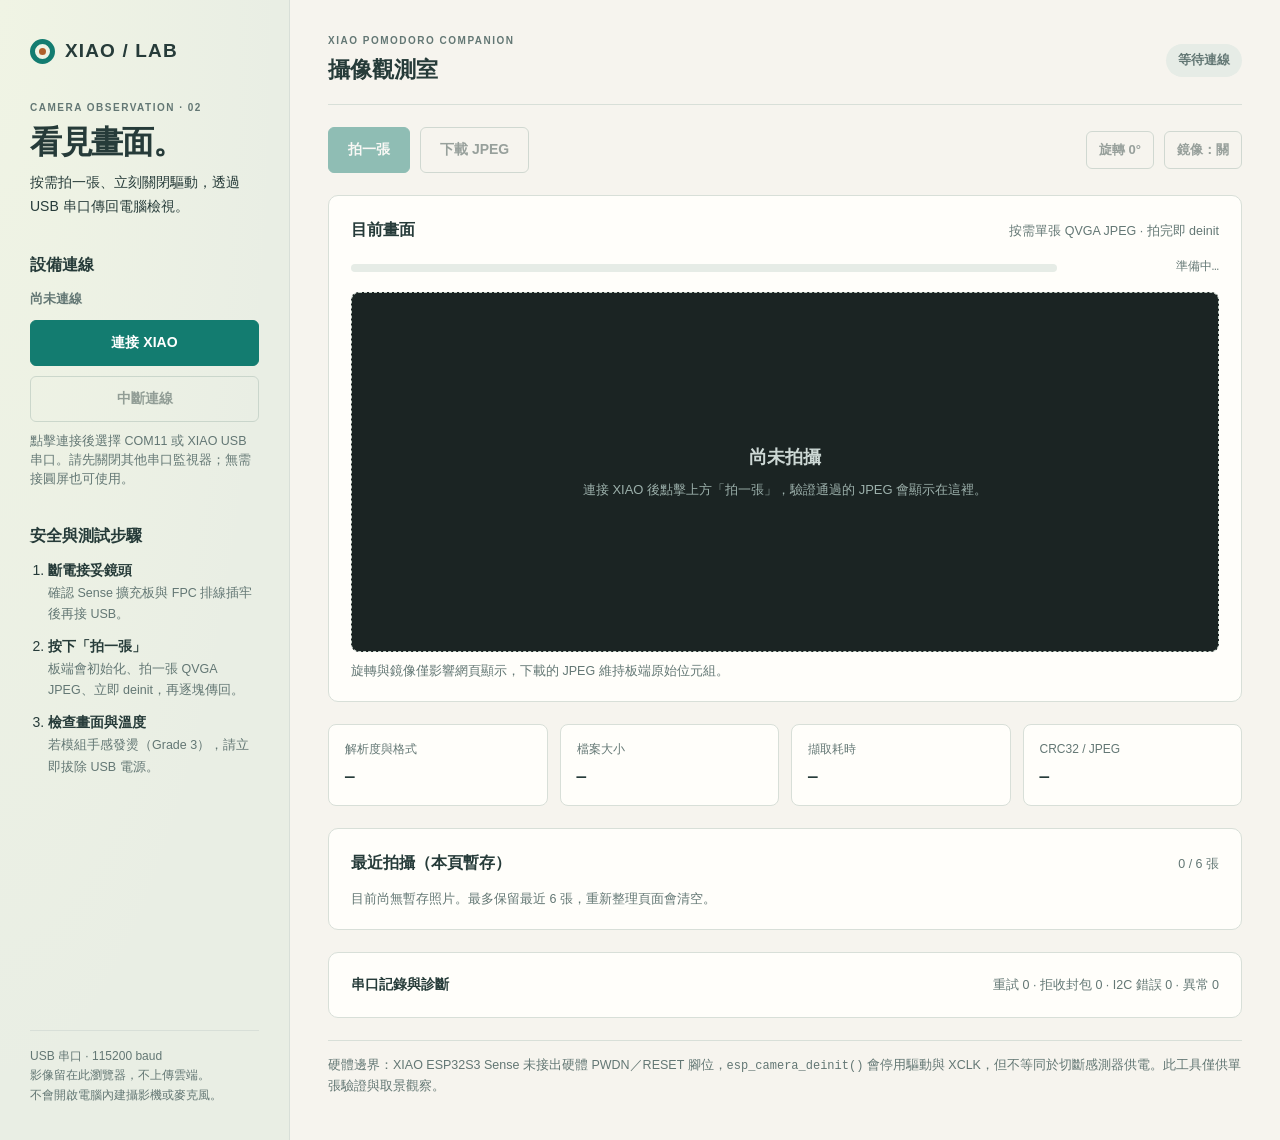
==== tools/camera-monitor/index.html @ 49da58d6 "camera: add local Web Serial camera viewer (tools/camera-monitor)" ====
<!doctype html>
<html lang="zh-Hant">
<head>
  <meta charset="utf-8">
  <meta name="viewport" content="width=device-width, initial-scale=1">
  <title>XIAO 攝像觀測室</title>
  <link rel="stylesheet" href="styles.css">
  <script type="module" src="monitor.mjs"></script>
</head>
<body>
  <div class="workspace">
    <aside class="sidebar">
      <a class="brand" href="./" aria-label="XIAO 攝像觀測室首頁"><span class="brand-mark" aria-hidden="true"></span>XIAO / LAB</a>
      <div class="intro">
        <p class="eyebrow">CAMERA OBSERVATION · 02</p>
        <h1>看見畫面。</h1>
        <p>按需拍一張、立刻關閉驅動，透過 USB 串口傳回電腦檢視。</p>
      </div>
      <section class="connection" aria-labelledby="connection-heading">
        <h2 id="connection-heading">設備連線</h2>
        <p id="connection-state" class="connection-state" role="status">尚未連線</p>
        <button id="connect" class="primary">連接 XIAO</button>
        <button id="disconnect" class="secondary" disabled>中斷連線</button>
        <p id="connection-help" class="small">點擊連接後選擇 COM11 或 XIAO USB 串口。請先關閉其他串口監視器；無需接圓屏也可使用。</p>
        <p id="message" class="message" role="alert" hidden></p>
      </section>
      <section class="steps" aria-labelledby="steps-heading">
        <h2 id="steps-heading">安全與測試步驟</h2>
        <ol>
          <li><strong>斷電接妥鏡頭</strong><span>確認 Sense 擴充板與 FPC 排線插牢後再接 USB。</span></li>
          <li><strong>按下「拍一張」</strong><span>板端會初始化、拍一張 QVGA JPEG、立即 deinit，再逐塊傳回。</span></li>
          <li><strong>檢查畫面與溫度</strong><span>若模組手感發燙（Grade 3），請立即拔除 USB 電源。</span></li>
        </ol>
      </section>
      <p class="local-note">USB 串口 · 115200 baud<br>影像留在此瀏覽器，不上傳雲端。<br>不會開啟電腦內建攝影機或麥克風。</p>
    </aside>
    <main>
      <header class="topbar">
        <div>
          <p class="eyebrow">XIAO POMODORO COMPANION</p>
          <h2>攝像觀測室</h2>
        </div>
        <span id="status-badge" class="badge" data-state="idle">等待連線</span>
      </header>

      <section class="controls" aria-label="拍照操作">
        <div class="controls-left">
          <button id="capture" class="primary" disabled>拍一張</button>
          <button id="download" class="secondary" disabled>下載 JPEG</button>
        </div>
        <div class="controls-right">
          <button id="rotate" class="secondary small-btn" type="button" disabled>旋轉 0°</button>
          <button id="mirror" class="secondary small-btn" type="button" aria-pressed="false" disabled>鏡像：關</button>
        </div>
      </section>

      <section class="viewer-panel" aria-labelledby="viewer-heading">
        <div class="panel-title">
          <h2 id="viewer-heading">目前畫面</h2>
          <span id="viewer-subtitle">按需單張 QVGA JPEG · 拍完即 deinit</span>
        </div>
        <div class="progress-wrap" id="progress-wrap" hidden>
          <div class="progress-track"><div class="progress-bar" id="progress-bar"></div></div>
          <span id="progress-text" class="progress-text">準備中…</span>
        </div>
        <div class="stage" id="stage">
          <div id="empty-state" class="empty-state">
            <p class="empty-title">尚未拍攝</p>
            <p class="empty-sub">連接 XIAO 後點擊上方「拍一張」，驗證通過的 JPEG 會顯示在這裡。</p>
          </div>
          <img id="preview-image" alt="XIAO 攝像機拍下的單張畫面" hidden>
        </div>
        <p id="transform-note" class="small">旋轉與鏡像僅影響網頁顯示，下載的 JPEG 維持板端原始位元組。</p>
      </section>

      <section class="readout" aria-label="本次拍攝資訊">
        <div><span>解析度與格式</span><strong id="meta-size">—</strong></div>
        <div><span>檔案大小</span><strong id="meta-bytes">—</strong></div>
        <div><span>擷取耗時</span><strong id="meta-capture-ms">—</strong></div>
        <div><span>CRC32 / JPEG</span><strong id="meta-verify">—</strong></div>
      </section>

      <section class="history-panel" aria-labelledby="history-heading">
        <div class="panel-title">
          <h2 id="history-heading">最近拍攝（本頁暫存）</h2>
          <span id="history-count">0 / 6 張</span>
        </div>
        <div id="history-strip" class="history-strip">
          <p class="small">目前尚無暫存照片。最多保留最近 6 張，重新整理頁面會清空。</p>
        </div>
      </section>

      <details class="diagnostics">
        <summary>串口記錄與診斷 <span id="diagnostic-summary">尚無記錄</span></summary>
        <p class="small">保留最近 120 行串口輸出。若出現 I2C 錯誤、韌體錯誤或重試異常會如實顯示。</p>
        <pre id="raw-log" tabindex="0" aria-label="最近串口記錄"></pre>
      </details>

      <footer>
        硬體邊界：XIAO ESP32S3 Sense 未接出硬體 PWDN／RESET 腳位，<code>esp_camera_deinit()</code> 會停用驅動與 XCLK，但不等同於切斷感測器供電。此工具僅供單張驗證與取景觀察。
      </footer>
    </main>
  </div>
</body>
</html>
---- tools/camera-monitor/styles.css ----
:root {
  --paper: #f6f4ee;
  --ink: #263b39;
  --muted: #637774;
  --line: #d8dfd8;
  --teal: #137c70;
  --amber: #af602b;
  --danger: #ad3d32;
  --white: #fffefa;
  --display: "Bahnschrift", "Microsoft JhengHei", sans-serif;
  --body: "Microsoft JhengHei", "Noto Sans TC", sans-serif;
  --mono: "Cascadia Code", Consolas, monospace;
}

* { box-sizing: border-box; }

body {
  margin: 0;
  background: var(--paper);
  color: var(--ink);
  font-family: var(--body);
  font-size: 14px;
  line-height: 1.7;
}

button, a { -webkit-tap-highlight-color: transparent; }

button {
  font: inherit;
  font-weight: 700;
  cursor: pointer;
  border-radius: 6px;
  padding: 10px 19px;
  transition: background .15s, border-color .15s;
}

button:disabled {
  cursor: not-allowed;
  opacity: .45;
}

button:focus-visible, a:focus-visible, summary:focus-visible, pre:focus-visible {
  outline: 3px solid #d78b45;
  outline-offset: 4px;
}

button.primary {
  background: var(--teal);
  border: 1px solid var(--teal);
  color: #fff;
}

button.primary:hover:not(:disabled) { background: #09695e; }

button.secondary {
  background: transparent;
  border: 1px solid #a4b8af;
  color: var(--ink);
}

button.secondary:hover:not(:disabled) { background: #e6ede4; }
button.small-btn { padding: 7px 12px; font-size: 13px; font-weight: 600; }

p, h1, h2 { margin: 0; }
h2 { font-size: 16px; font-weight: 700; }
strong { font-weight: 650; }
code { font-family: var(--mono); font-size: 12px; }

.workspace {
  max-width: 1440px;
  margin: 0 auto;
  display: grid;
  grid-template-columns: 290px minmax(0, 1fr);
  min-height: 100vh;
}

.sidebar {
  padding: 35px 30px;
  background: radial-gradient(ellipse at 0 0, #f0f4e4 0, transparent 68%), #e9eee4;
  border-right: 1px solid var(--line);
  display: flex;
  flex-direction: column;
  gap: 32px;
}

.brand {
  font-family: var(--display);
  font-size: 19px;
  font-weight: 600;
  letter-spacing: .06em;
  color: var(--ink);
  text-decoration: none;
  display: flex;
  align-items: center;
  gap: 10px;
}

.brand-mark {
  width: 25px;
  height: 25px;
  border: 5px solid var(--teal);
  border-radius: 50%;
  position: relative;
}

.brand-mark:after {
  content: "";
  position: absolute;
  inset: 4px;
  background: var(--amber);
  border-radius: 50%;
}

.eyebrow {
  font-family: var(--display);
  font-size: 10px;
  letter-spacing: .15em;
  color: var(--muted);
  font-weight: 600;
}

.intro h1 {
  font-family: var(--display);
  font-size: 32px;
  letter-spacing: -.04em;
  line-height: 1.15;
  margin: 8px 0 10px;
}

.connection {
  display: flex;
  flex-direction: column;
  gap: 10px;
}

.connection-state {
  font-size: 13px;
  color: var(--muted);
  font-weight: 600;
}

.small {
  font-size: 12.5px;
  color: var(--muted);
  line-height: 1.55;
}

.message {
  padding: 10px 12px;
  border-radius: 6px;
  background: #fbeae7;
  border: 1px solid #e6b8b0;
  color: var(--danger);
  font-size: 13px;
  line-height: 1.5;
}

.steps ol {
  margin: 10px 0 0;
  padding-left: 18px;
  display: flex;
  flex-direction: column;
  gap: 10px;
}

.steps li span {
  display: block;
  font-size: 12.5px;
  color: var(--muted);
}

.local-note {
  margin-top: auto;
  padding-top: 16px;
  border-top: 1px solid var(--line);
  font-size: 12px;
  color: var(--muted);
  line-height: 1.6;
}

main {
  padding: 32px 38px 42px;
  display: flex;
  flex-direction: column;
  gap: 22px;
}

.topbar {
  display: flex;
  justify-content: space-between;
  align-items: center;
  gap: 16px;
  border-bottom: 1px solid var(--line);
  padding-bottom: 16px;
}

.topbar h2 {
  font-size: 22px;
  margin-top: 2px;
}

.badge {
  font-size: 12.5px;
  font-weight: 700;
  padding: 6px 12px;
  border-radius: 999px;
  background: #e6ece6;
  color: var(--muted);
  white-space: nowrap;
}

.badge[data-state="ready"] { background: #dff1ec; color: var(--teal); }
.badge[data-state="busy"] { background: #f8ebd8; color: var(--amber); }
.badge[data-state="error"] { background: #fbeae7; color: var(--danger); }

.controls {
  display: flex;
  justify-content: space-between;
  align-items: center;
  flex-wrap: wrap;
  gap: 12px;
}

.controls-left, .controls-right {
  display: flex;
  align-items: center;
  gap: 10px;
  flex-wrap: wrap;
}

.viewer-panel, .history-panel, .diagnostics {
  background: var(--white);
  border: 1px solid var(--line);
  border-radius: 10px;
  padding: 20px 22px;
}

.panel-title {
  display: flex;
  justify-content: space-between;
  align-items: baseline;
  gap: 12px;
  margin-bottom: 14px;
}

.panel-title span {
  font-size: 12.5px;
  color: var(--muted);
}

.progress-wrap {
  display: flex;
  align-items: center;
  gap: 12px;
  margin-bottom: 14px;
}

.progress-track {
  flex: 1;
  height: 8px;
  background: #e6ece6;
  border-radius: 999px;
  overflow: hidden;
}

.progress-bar {
  height: 100%;
  width: 0%;
  background: var(--teal);
  transition: width .08s linear;
}

.progress-text {
  font-family: var(--mono);
  font-size: 12px;
  color: var(--muted);
  min-width: 150px;
  text-align: right;
}

.stage {
  min-height: 360px;
  border: 1px dashed #c4cfc6;
  border-radius: 8px;
  background: #1b2423;
  display: flex;
  align-items: center;
  justify-content: center;
  overflow: hidden;
  padding: 14px;
  margin-bottom: 10px;
}

.empty-state {
  text-align: center;
  color: #cdd8d5;
  padding: 24px;
}

.empty-title {
  font-size: 18px;
  font-weight: 700;
  margin-bottom: 6px;
}

.empty-sub {
  font-size: 13px;
  color: #9cb0ab;
}

#preview-image {
  max-width: 100%;
  max-height: 460px;
  width: auto;
  height: auto;
  border-radius: 4px;
  image-rendering: auto;
  transition: transform .15s ease;
}

.readout {
  display: grid;
  grid-template-columns: repeat(4, minmax(0, 1fr));
  gap: 12px;
}

.readout > div {
  background: var(--white);
  border: 1px solid var(--line);
  border-radius: 8px;
  padding: 14px 16px;
}

.readout span {
  display: block;
  font-size: 12px;
  color: var(--muted);
}

.readout strong {
  display: block;
  font-family: var(--mono);
  font-size: 16px;
  margin-top: 4px;
  color: var(--ink);
}

.history-strip {
  display: flex;
  gap: 12px;
  flex-wrap: wrap;
}

.thumb {
  border: 2px solid var(--line);
  border-radius: 8px;
  padding: 6px;
  background: var(--paper);
  display: flex;
  flex-direction: column;
  gap: 4px;
  width: 124px;
  text-align: left;
}

.thumb.selected { border-color: var(--teal); background: #eaf4f1; }

.thumb img {
  width: 100%;
  height: 82px;
  object-fit: cover;
  border-radius: 4px;
  background: #1b2423;
}

.thumb span {
  font-family: var(--mono);
  font-size: 11px;
  color: var(--muted);
}

.diagnostics summary {
  cursor: pointer;
  font-weight: 700;
  display: flex;
  justify-content: space-between;
  align-items: center;
  gap: 10px;
}

.diagnostics summary span {
  font-weight: 400;
  font-size: 12.5px;
  color: var(--muted);
}

#raw-log {
  margin: 12px 0 0;
  padding: 12px;
  background: #1d2625;
  color: #dce6e3;
  border-radius: 6px;
  font-family: var(--mono);
  font-size: 12px;
  line-height: 1.5;
  max-height: 220px;
  overflow: auto;
  white-space: pre-wrap;
  word-break: break-all;
}

footer {
  font-size: 12.5px;
  color: var(--muted);
  border-top: 1px solid var(--line);
  padding-top: 14px;
}

@media (max-width: 960px) {
  .workspace { grid-template-columns: 1fr; }
  .sidebar { border-right: 0; border-bottom: 1px solid var(--line); }
  .readout { grid-template-columns: repeat(2, minmax(0, 1fr)); }
  main { padding: 24px 20px 32px; }
}
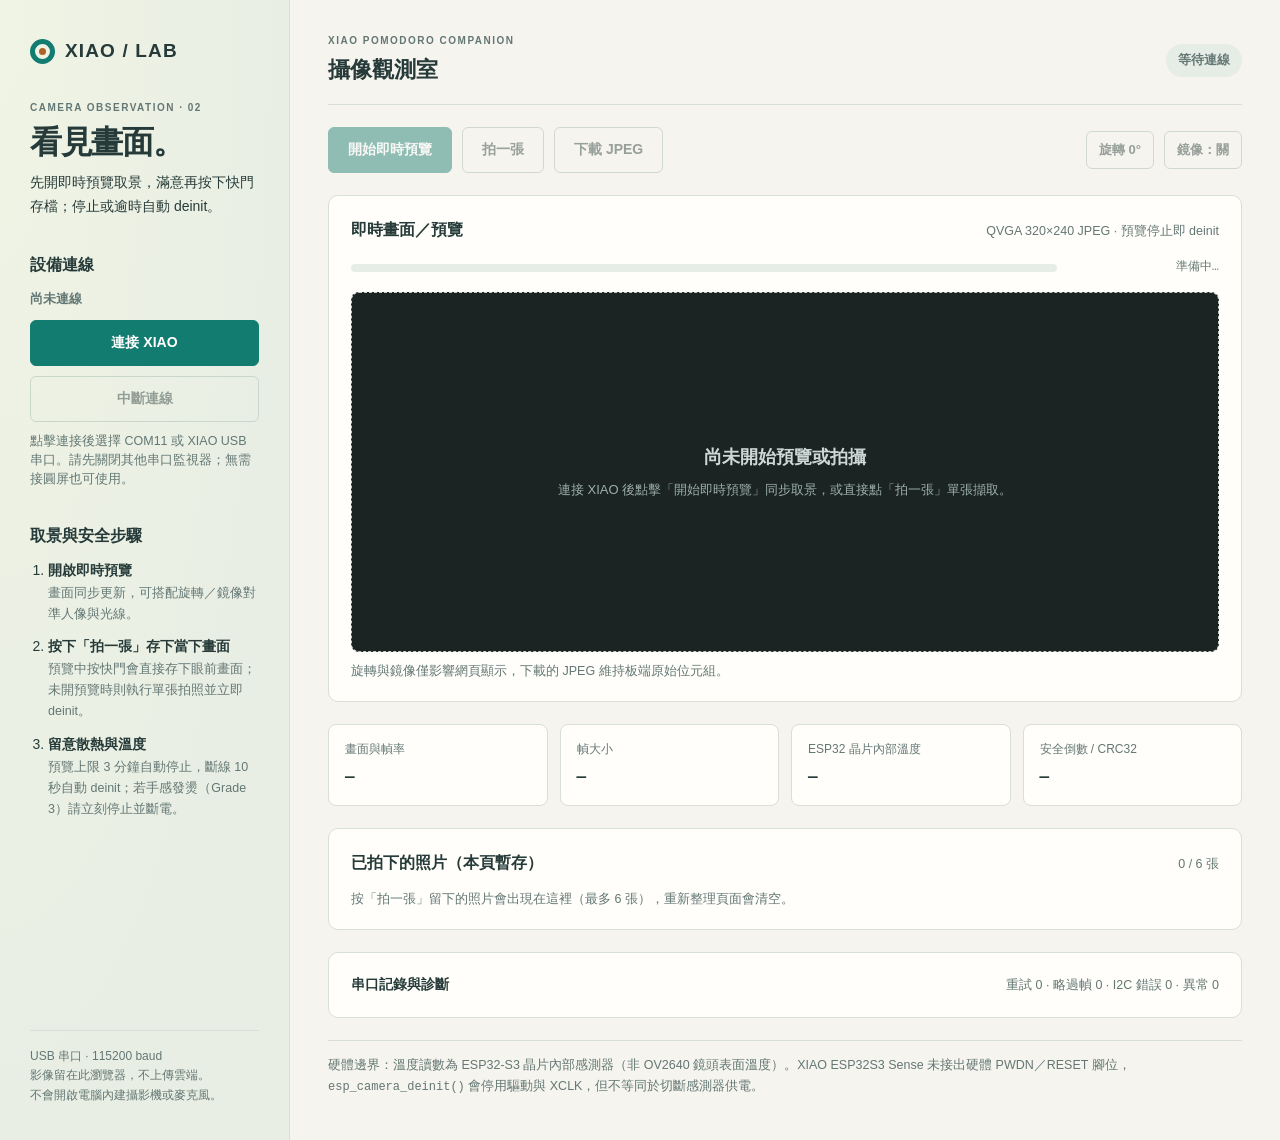
==== commit 60eb7b89: "camera: add bounded USB live preview stream with temperature and watchdog safety" ====
--- a/tools/camera-monitor/index.html
+++ b/tools/camera-monitor/index.html
@@ -14,7 +14,7 @@
       <div class="intro">
         <p class="eyebrow">CAMERA OBSERVATION · 02</p>
         <h1>看見畫面。</h1>
-        <p>按需拍一張、立刻關閉驅動，透過 USB 串口傳回電腦檢視。</p>
+        <p>先開即時預覽取景，滿意再按下快門存檔；停止或逾時自動 deinit。</p>
       </div>
       <section class="connection" aria-labelledby="connection-heading">
         <h2 id="connection-heading">設備連線</h2>
@@ -25,11 +25,11 @@
         <p id="message" class="message" role="alert" hidden></p>
       </section>
       <section class="steps" aria-labelledby="steps-heading">
-        <h2 id="steps-heading">安全與測試步驟</h2>
+        <h2 id="steps-heading">取景與安全步驟</h2>
         <ol>
-          <li><strong>斷電接妥鏡頭</strong><span>確認 Sense 擴充板與 FPC 排線插牢後再接 USB。</span></li>
-          <li><strong>按下「拍一張」</strong><span>板端會初始化、拍一張 QVGA JPEG、立即 deinit，再逐塊傳回。</span></li>
-          <li><strong>檢查畫面與溫度</strong><span>若模組手感發燙（Grade 3），請立即拔除 USB 電源。</span></li>
+          <li><strong>開啟即時預覽</strong><span>畫面同步更新，可搭配旋轉／鏡像對準人像與光線。</span></li>
+          <li><strong>按下「拍一張」存下當下畫面</strong><span>預覽中按快門會直接存下眼前畫面；未開預覽時則執行單張拍照並立即 deinit。</span></li>
+          <li><strong>留意散熱與溫度</strong><span>預覽上限 3 分鐘自動停止，斷線 10 秒自動 deinit；若手感發燙（Grade 3）請立刻停止並斷電。</span></li>
         </ol>
       </section>
       <p class="local-note">USB 串口 · 115200 baud<br>影像留在此瀏覽器，不上傳雲端。<br>不會開啟電腦內建攝影機或麥克風。</p>
@@ -43,9 +43,10 @@
         <span id="status-badge" class="badge" data-state="idle">等待連線</span>
       </header>
 
-      <section class="controls" aria-label="拍照操作">
+      <section class="controls" aria-label="預覽與拍照操作">
         <div class="controls-left">
-          <button id="capture" class="primary" disabled>拍一張</button>
+          <button id="preview-toggle" class="primary" disabled>開始即時預覽</button>
+          <button id="capture" class="secondary" disabled>拍一張</button>
           <button id="download" class="secondary" disabled>下載 JPEG</button>
         </div>
         <div class="controls-right">
@@ -56,8 +57,8 @@
 
       <section class="viewer-panel" aria-labelledby="viewer-heading">
         <div class="panel-title">
-          <h2 id="viewer-heading">目前畫面</h2>
-          <span id="viewer-subtitle">按需單張 QVGA JPEG · 拍完即 deinit</span>
+          <h2 id="viewer-heading">即時畫面／預覽</h2>
+          <span id="viewer-subtitle">QVGA 320×240 JPEG · 預覽停止即 deinit</span>
         </div>
         <div class="progress-wrap" id="progress-wrap" hidden>
           <div class="progress-track"><div class="progress-bar" id="progress-bar"></div></div>
@@ -65,39 +66,40 @@
         </div>
         <div class="stage" id="stage">
           <div id="empty-state" class="empty-state">
-            <p class="empty-title">尚未拍攝</p>
-            <p class="empty-sub">連接 XIAO 後點擊上方「拍一張」，驗證通過的 JPEG 會顯示在這裡。</p>
+            <p class="empty-title">尚未開始預覽或拍攝</p>
+            <p class="empty-sub">連接 XIAO 後點擊「開始即時預覽」同步取景，或直接點「拍一張」單張擷取。</p>
           </div>
-          <img id="preview-image" alt="XIAO 攝像機拍下的單張畫面" hidden>
+          <img id="preview-image" alt="XIAO 攝像機畫面" hidden>
+          <span id="live-pill" class="live-pill" hidden>LIVE</span>
         </div>
         <p id="transform-note" class="small">旋轉與鏡像僅影響網頁顯示，下載的 JPEG 維持板端原始位元組。</p>
       </section>
 
-      <section class="readout" aria-label="本次拍攝資訊">
-        <div><span>解析度與格式</span><strong id="meta-size">—</strong></div>
-        <div><span>檔案大小</span><strong id="meta-bytes">—</strong></div>
-        <div><span>擷取耗時</span><strong id="meta-capture-ms">—</strong></div>
-        <div><span>CRC32 / JPEG</span><strong id="meta-verify">—</strong></div>
+      <section class="readout" aria-label="即時狀態與拍攝資訊">
+        <div><span>畫面與幀率</span><strong id="meta-size">—</strong></div>
+        <div><span>幀大小</span><strong id="meta-bytes">—</strong></div>
+        <div><span>ESP32 晶片內部溫度</span><strong id="meta-temp">—</strong></div>
+        <div><span>安全倒數 / CRC32</span><strong id="meta-verify">—</strong></div>
       </section>
 
       <section class="history-panel" aria-labelledby="history-heading">
         <div class="panel-title">
-          <h2 id="history-heading">最近拍攝（本頁暫存）</h2>
+          <h2 id="history-heading">已拍下的照片（本頁暫存）</h2>
           <span id="history-count">0 / 6 張</span>
         </div>
         <div id="history-strip" class="history-strip">
-          <p class="small">目前尚無暫存照片。最多保留最近 6 張，重新整理頁面會清空。</p>
+          <p class="small">按「拍一張」留下的照片會出現在這裡（最多 6 張），重新整理頁面會清空。</p>
         </div>
       </section>
 
       <details class="diagnostics">
         <summary>串口記錄與診斷 <span id="diagnostic-summary">尚無記錄</span></summary>
-        <p class="small">保留最近 120 行串口輸出。若出現 I2C 錯誤、韌體錯誤或重試異常會如實顯示。</p>
+        <p class="small">保留最近 120 行串口輸出（串流幀內容 `CAM FDATA` 不重複洗版）。I2C 或韌體錯誤會如實顯示。</p>
         <pre id="raw-log" tabindex="0" aria-label="最近串口記錄"></pre>
       </details>
 
       <footer>
-        硬體邊界：XIAO ESP32S3 Sense 未接出硬體 PWDN／RESET 腳位，<code>esp_camera_deinit()</code> 會停用驅動與 XCLK，但不等同於切斷感測器供電。此工具僅供單張驗證與取景觀察。
+        硬體邊界：溫度讀數為 ESP32-S3 晶片內部感測器（非 OV2640 鏡頭表面溫度）。XIAO ESP32S3 Sense 未接出硬體 PWDN／RESET 腳位，<code>esp_camera_deinit()</code> 會停用驅動與 XCLK，但不等同於切斷感測器供電。
       </footer>
     </main>
   </div>
--- a/tools/camera-monitor/styles.css
+++ b/tools/camera-monitor/styles.css
@@ -59,6 +59,12 @@
 }
 
 button.secondary:hover:not(:disabled) { background: #e6ede4; }
+button.danger-btn {
+  background: var(--danger);
+  border: 1px solid var(--danger);
+  color: #fff;
+}
+button.danger-btn:hover:not(:disabled) { background: #922e24; }
 button.small-btn { padding: 7px 12px; font-size: 13px; font-weight: 600; }
 
 p, h1, h2 { margin: 0; }
@@ -279,6 +285,7 @@
 }
 
 .stage {
+  position: relative;
   min-height: 360px;
   border: 1px dashed #c4cfc6;
   border-radius: 8px;
@@ -289,6 +296,20 @@
   overflow: hidden;
   padding: 14px;
   margin-bottom: 10px;
+}
+
+.live-pill {
+  position: absolute;
+  top: 12px;
+  left: 12px;
+  padding: 3px 10px;
+  border-radius: 999px;
+  background: rgba(173, 61, 50, 0.92);
+  color: #fff;
+  font-family: var(--mono);
+  font-size: 11px;
+  font-weight: 700;
+  letter-spacing: .08em;
 }
 
 .empty-state {
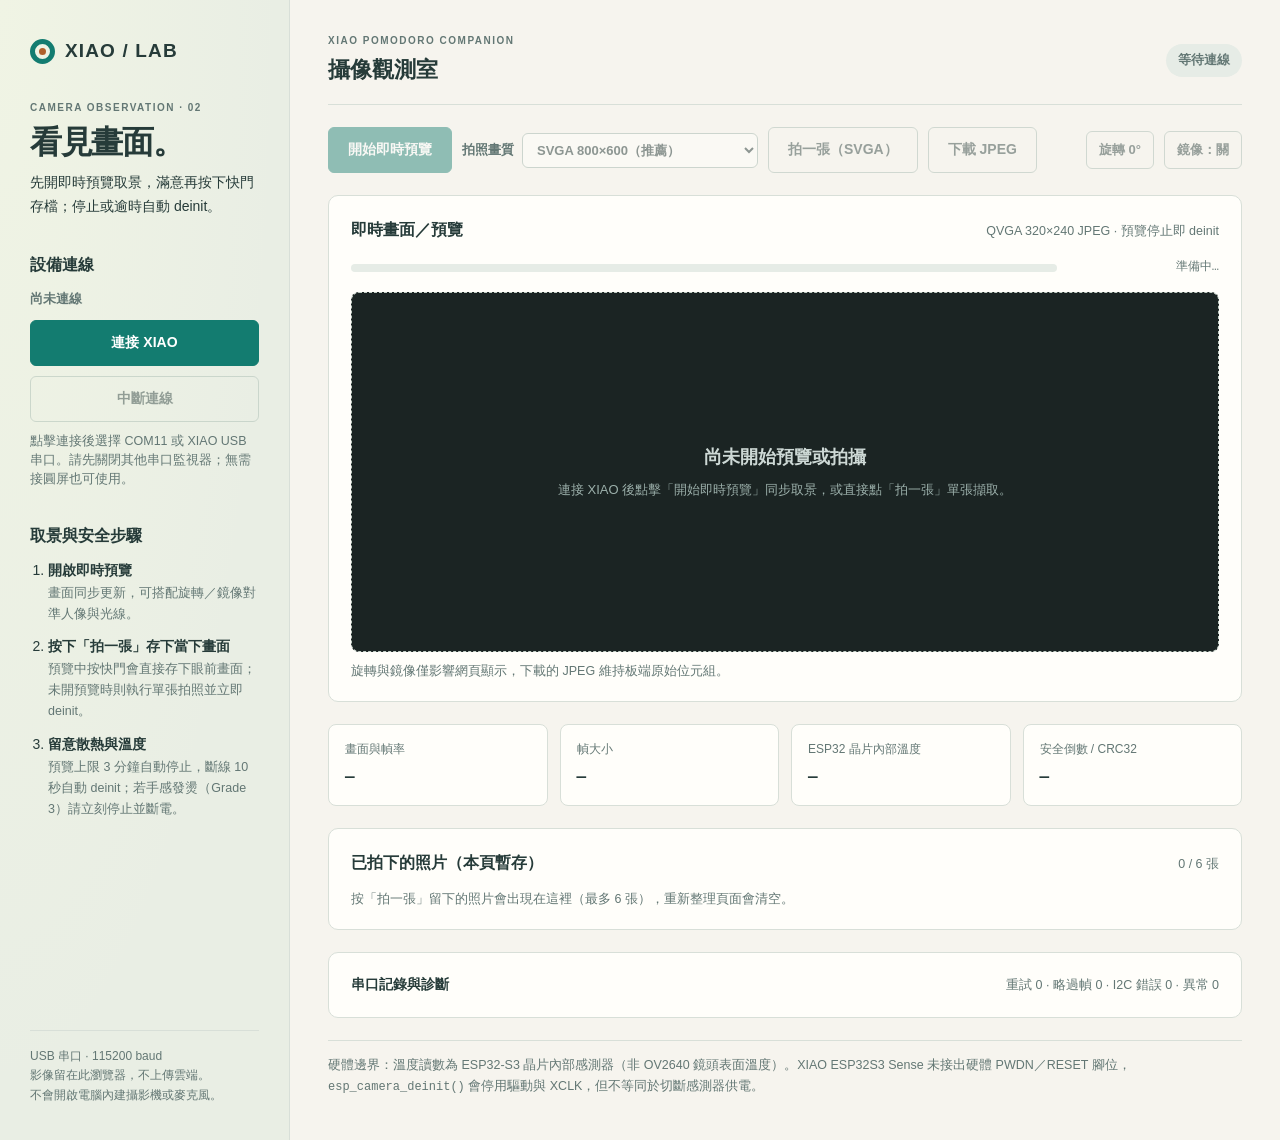
==== commit a44f2990: "camera: add selectable VGA/SVGA/UXGA still capture and fast Base64 dump" ====
--- a/tools/camera-monitor/index.html
+++ b/tools/camera-monitor/index.html
@@ -46,6 +46,16 @@
       <section class="controls" aria-label="預覽與拍照操作">
         <div class="controls-left">
           <button id="preview-toggle" class="primary" disabled>開始即時預覽</button>
+          <label class="size-picker" for="capture-size">
+            <span>拍照畫質</span>
+            <select id="capture-size" disabled>
+              <option value="SVGA" selected>SVGA 800×600（推薦）</option>
+              <option value="UXGA">UXGA 1600×1200（200萬最高）</option>
+              <option value="VGA">VGA 640×480</option>
+              <option value="QVGA">QVGA 320×240</option>
+              <option value="LIVE">預覽當下幀（320×240 瞬拍）</option>
+            </select>
+          </label>
           <button id="capture" class="secondary" disabled>拍一張</button>
           <button id="download" class="secondary" disabled>下載 JPEG</button>
         </div>
--- a/tools/camera-monitor/styles.css
+++ b/tools/camera-monitor/styles.css
@@ -232,6 +232,29 @@
   align-items: center;
   gap: 10px;
   flex-wrap: wrap;
+}
+
+.size-picker {
+  display: inline-flex;
+  align-items: center;
+  gap: 8px;
+  font-size: 13px;
+  color: var(--muted);
+  font-weight: 600;
+}
+
+.size-picker select {
+  font: inherit;
+  color: var(--ink);
+  background: var(--white);
+  border: 1px solid #a4b8af;
+  border-radius: 6px;
+  padding: 8px 10px;
+}
+
+.size-picker select:disabled {
+  opacity: .5;
+  cursor: not-allowed;
 }
 
 .viewer-panel, .history-panel, .diagnostics {
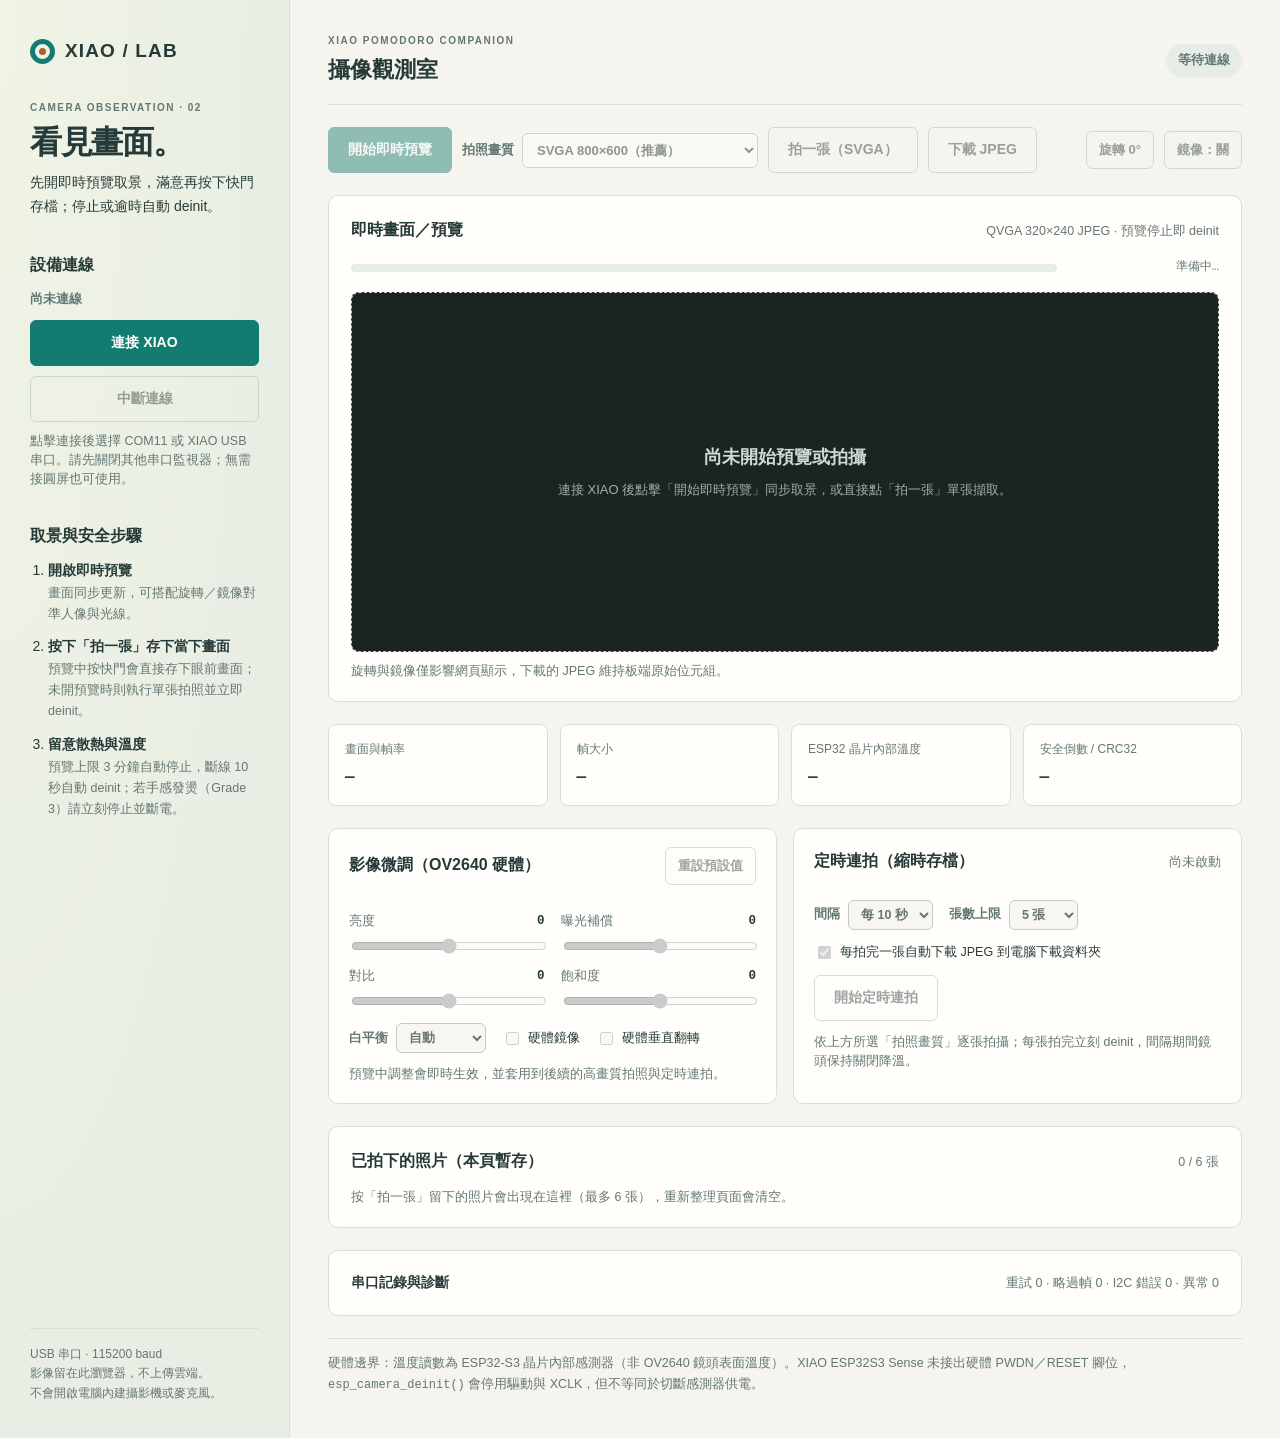
==== commit 996ea8b8: "camera: add OV2640 hardware tuning controls and bounded timed interval capture" ====
--- a/tools/camera-monitor/index.html
+++ b/tools/camera-monitor/index.html
@@ -92,6 +92,83 @@
         <div><span>安全倒數 / CRC32</span><strong id="meta-verify">—</strong></div>
       </section>
 
+      <section class="tools-grid" aria-label="影像微調與定時連拍">
+        <div class="tool-card">
+          <div class="panel-title">
+            <h2>影像微調（OV2640 硬體）</h2>
+            <button id="tune-reset" class="secondary small-btn" type="button" disabled>重設預設值</button>
+          </div>
+          <div class="tune-sliders">
+            <label>
+              <span>亮度 <strong id="val-brightness">0</strong></span>
+              <input id="tune-brightness" type="range" min="-2" max="2" step="1" value="0" disabled>
+            </label>
+            <label>
+              <span>曝光補償 <strong id="val-ae">0</strong></span>
+              <input id="tune-ae" type="range" min="-2" max="2" step="1" value="0" disabled>
+            </label>
+            <label>
+              <span>對比 <strong id="val-contrast">0</strong></span>
+              <input id="tune-contrast" type="range" min="-2" max="2" step="1" value="0" disabled>
+            </label>
+            <label>
+              <span>飽和度 <strong id="val-saturation">0</strong></span>
+              <input id="tune-saturation" type="range" min="-2" max="2" step="1" value="0" disabled>
+            </label>
+          </div>
+          <div class="tune-row">
+            <label class="inline-field" for="tune-wb">
+              <span>白平衡</span>
+              <select id="tune-wb" disabled>
+                <option value="0" selected>自動</option>
+                <option value="1">晴天</option>
+                <option value="2">陰天</option>
+                <option value="3">辦公室</option>
+                <option value="4">室內暖光</option>
+              </select>
+            </label>
+            <label class="check-field"><input id="tune-hmirror" type="checkbox" disabled><span>硬體鏡像</span></label>
+            <label class="check-field"><input id="tune-vflip" type="checkbox" disabled><span>硬體垂直翻轉</span></label>
+          </div>
+          <p class="small">預覽中調整會即時生效，並套用到後續的高畫質拍照與定時連拍。</p>
+        </div>
+
+        <div class="tool-card">
+          <div class="panel-title">
+            <h2>定時連拍（縮時存檔）</h2>
+            <span id="timelapse-status">尚未啟動</span>
+          </div>
+          <div class="timelapse-fields">
+            <label class="inline-field" for="timelapse-interval">
+              <span>間隔</span>
+              <select id="timelapse-interval" disabled>
+                <option value="5">每 5 秒</option>
+                <option value="10" selected>每 10 秒</option>
+                <option value="30">每 30 秒</option>
+                <option value="60">每 60 秒</option>
+              </select>
+            </label>
+            <label class="inline-field" for="timelapse-count">
+              <span>張數上限</span>
+              <select id="timelapse-count" disabled>
+                <option value="3">3 張</option>
+                <option value="5" selected>5 張</option>
+                <option value="10">10 張</option>
+                <option value="20">20 張</option>
+              </select>
+            </label>
+          </div>
+          <label class="check-field timelapse-check">
+            <input id="timelapse-autodownload" type="checkbox" checked disabled>
+            <span>每拍完一張自動下載 JPEG 到電腦下載資料夾</span>
+          </label>
+          <div class="timelapse-actions">
+            <button id="timelapse-toggle" class="secondary" type="button" disabled>開始定時連拍</button>
+          </div>
+          <p class="small">依上方所選「拍照畫質」逐張拍攝；每張拍完立刻 deinit，間隔期間鏡頭保持關閉降溫。</p>
+        </div>
+      </section>
+
       <section class="history-panel" aria-labelledby="history-heading">
         <div class="panel-title">
           <h2 id="history-heading">已拍下的照片（本頁暫存）</h2>
--- a/tools/camera-monitor/styles.css
+++ b/tools/camera-monitor/styles.css
@@ -388,6 +388,88 @@
   margin-top: 4px;
   color: var(--ink);
 }
+
+.tools-grid {
+  display: grid;
+  grid-template-columns: repeat(2, minmax(0, 1fr));
+  gap: 16px;
+}
+
+.tool-card {
+  background: var(--white);
+  border: 1px solid var(--line);
+  border-radius: 10px;
+  padding: 18px 20px;
+  display: flex;
+  flex-direction: column;
+  gap: 12px;
+}
+
+.tune-sliders {
+  display: grid;
+  grid-template-columns: repeat(2, minmax(0, 1fr));
+  gap: 10px 16px;
+}
+
+.tune-sliders label {
+  display: flex;
+  flex-direction: column;
+  gap: 4px;
+  font-size: 12.5px;
+  color: var(--muted);
+}
+
+.tune-sliders label span {
+  display: flex;
+  justify-content: space-between;
+}
+
+.tune-sliders strong {
+  font-family: var(--mono);
+  color: var(--ink);
+}
+
+.tune-sliders input[type="range"] {
+  accent-color: var(--teal);
+  width: 100%;
+}
+
+.tune-row, .timelapse-fields {
+  display: flex;
+  align-items: center;
+  flex-wrap: wrap;
+  gap: 12px 16px;
+}
+
+.inline-field {
+  display: inline-flex;
+  align-items: center;
+  gap: 8px;
+  font-size: 12.5px;
+  color: var(--muted);
+  font-weight: 600;
+}
+
+.inline-field select {
+  font: inherit;
+  color: var(--ink);
+  background: var(--paper);
+  border: 1px solid #a4b8af;
+  border-radius: 6px;
+  padding: 6px 8px;
+}
+
+.check-field {
+  display: inline-flex;
+  align-items: center;
+  gap: 6px;
+  font-size: 12.5px;
+  color: var(--ink);
+  cursor: pointer;
+}
+
+.check-field input { accent-color: var(--teal); }
+.timelapse-actions { display: flex; gap: 10px; align-items: center; }
 
 .history-strip {
   display: flex;
@@ -464,5 +546,6 @@
   .workspace { grid-template-columns: 1fr; }
   .sidebar { border-right: 0; border-bottom: 1px solid var(--line); }
   .readout { grid-template-columns: repeat(2, minmax(0, 1fr)); }
+  .tools-grid { grid-template-columns: 1fr; }
   main { padding: 24px 20px 32px; }
 }
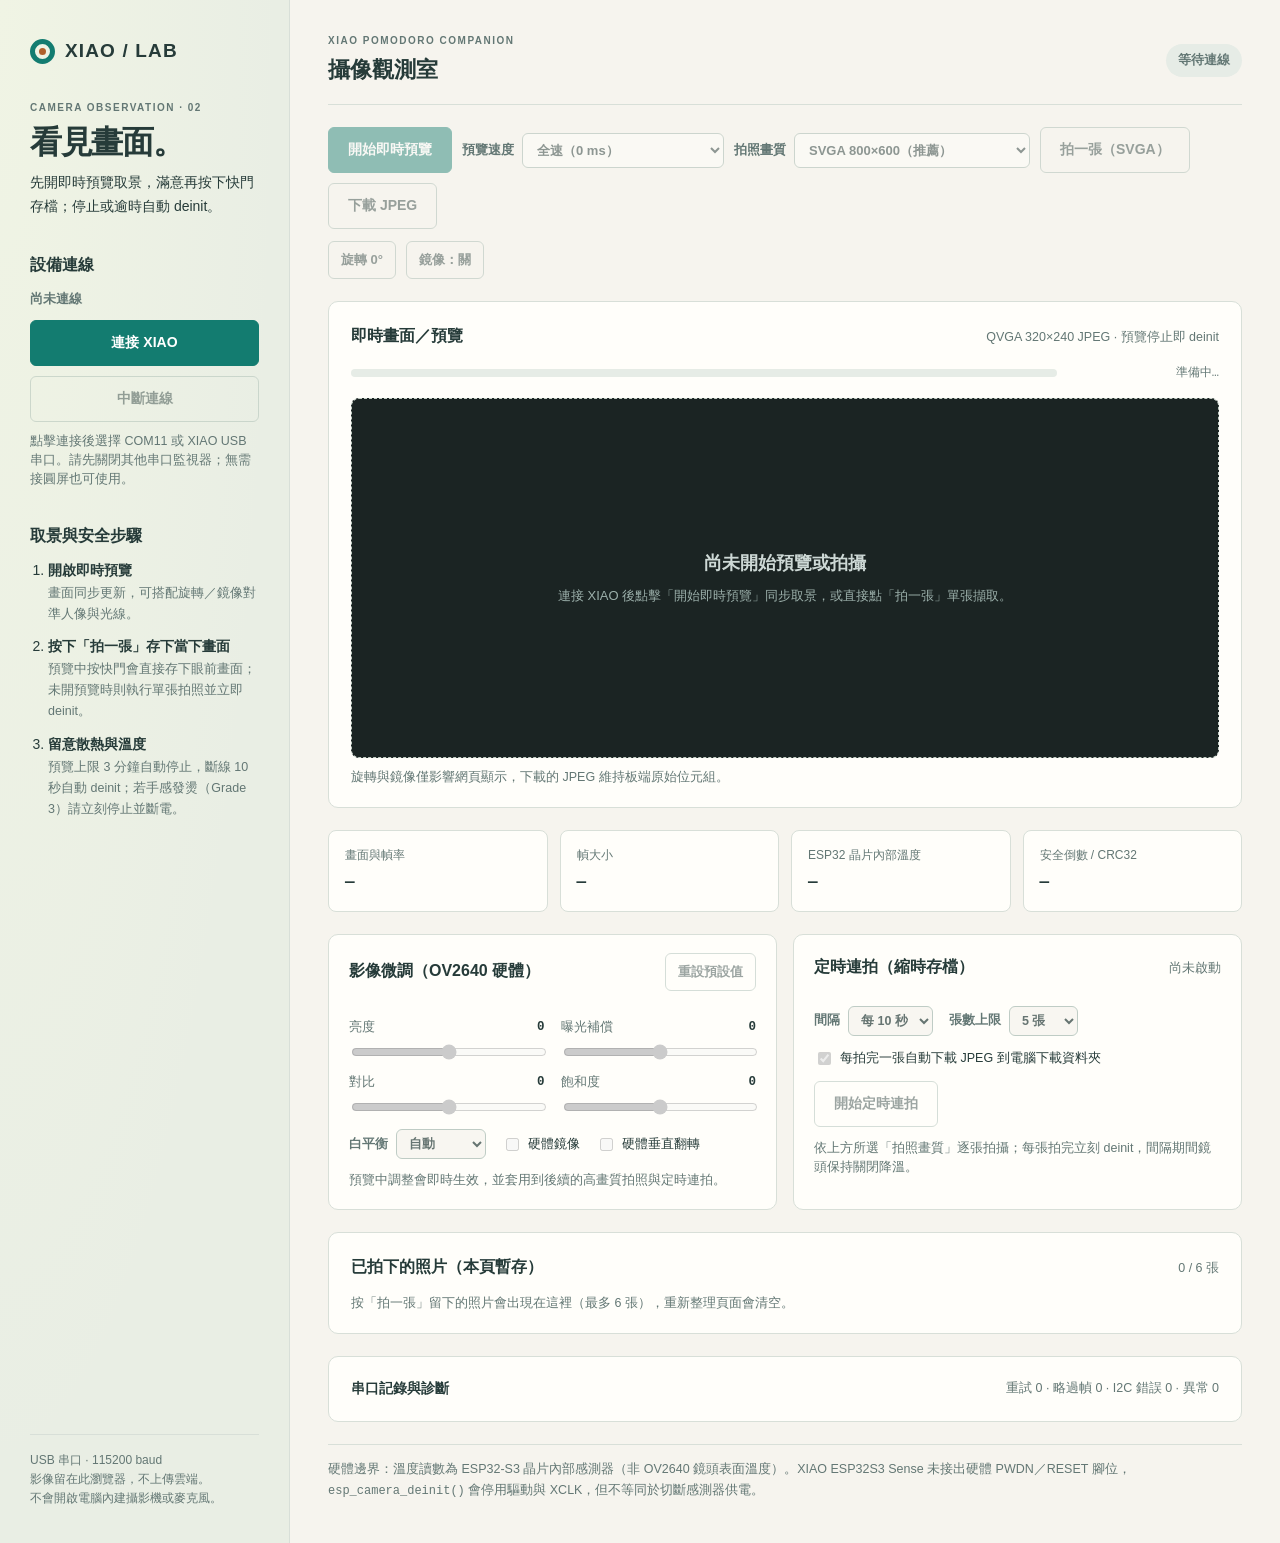
==== commit 8f975dbe: "camera: allow 0 ms stream interval and add preview speed selector" ====
--- a/tools/camera-monitor/index.html
+++ b/tools/camera-monitor/index.html
@@ -46,6 +46,14 @@
       <section class="controls" aria-label="預覽與拍照操作">
         <div class="controls-left">
           <button id="preview-toggle" class="primary" disabled>開始即時預覽</button>
+          <label class="size-picker" for="preview-interval">
+            <span>預覽速度</span>
+            <select id="preview-interval" disabled>
+              <option value="0" selected>全速（0 ms）</option>
+              <option value="40">流暢（40 ms）</option>
+              <option value="150">省電（150 ms · 約 6 FPS）</option>
+            </select>
+          </label>
           <label class="size-picker" for="capture-size">
             <span>拍照畫質</span>
             <select id="capture-size" disabled>
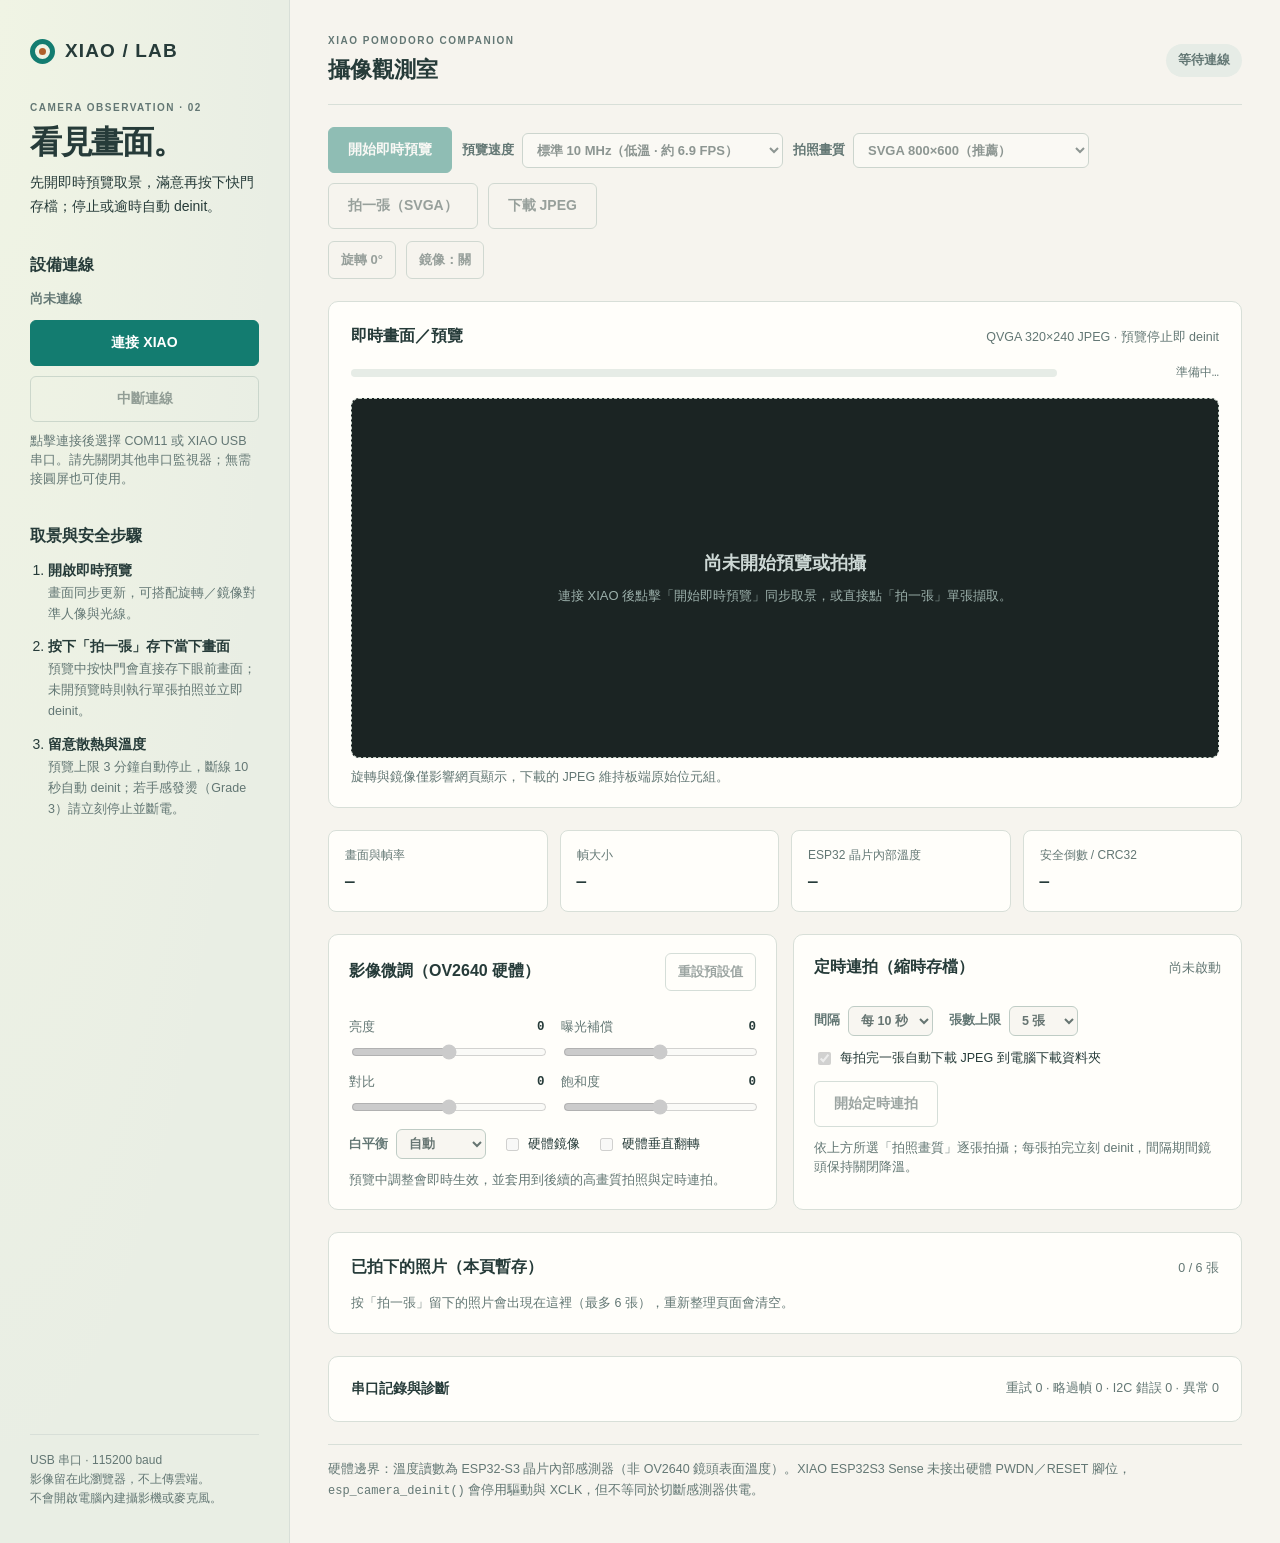
==== commit cdf0a756: "camera: add opt-in 20 MHz double-buffer FAST preview benchmark mode" ====
--- a/tools/camera-monitor/index.html
+++ b/tools/camera-monitor/index.html
@@ -49,9 +49,9 @@
           <label class="size-picker" for="preview-interval">
             <span>預覽速度</span>
             <select id="preview-interval" disabled>
-              <option value="0" selected>全速（0 ms）</option>
-              <option value="40">流暢（40 ms）</option>
-              <option value="150">省電（150 ms · 約 6 FPS）</option>
+              <option value="0" selected>標準 10 MHz（低溫 · 約 6.9 FPS）</option>
+              <option value="0:FAST">極速測試 20 MHz 雙緩衝（測極速）</option>
+              <option value="150">省電 10 MHz（150 ms · 約 6.4 FPS）</option>
             </select>
           </label>
           <label class="size-picker" for="capture-size">
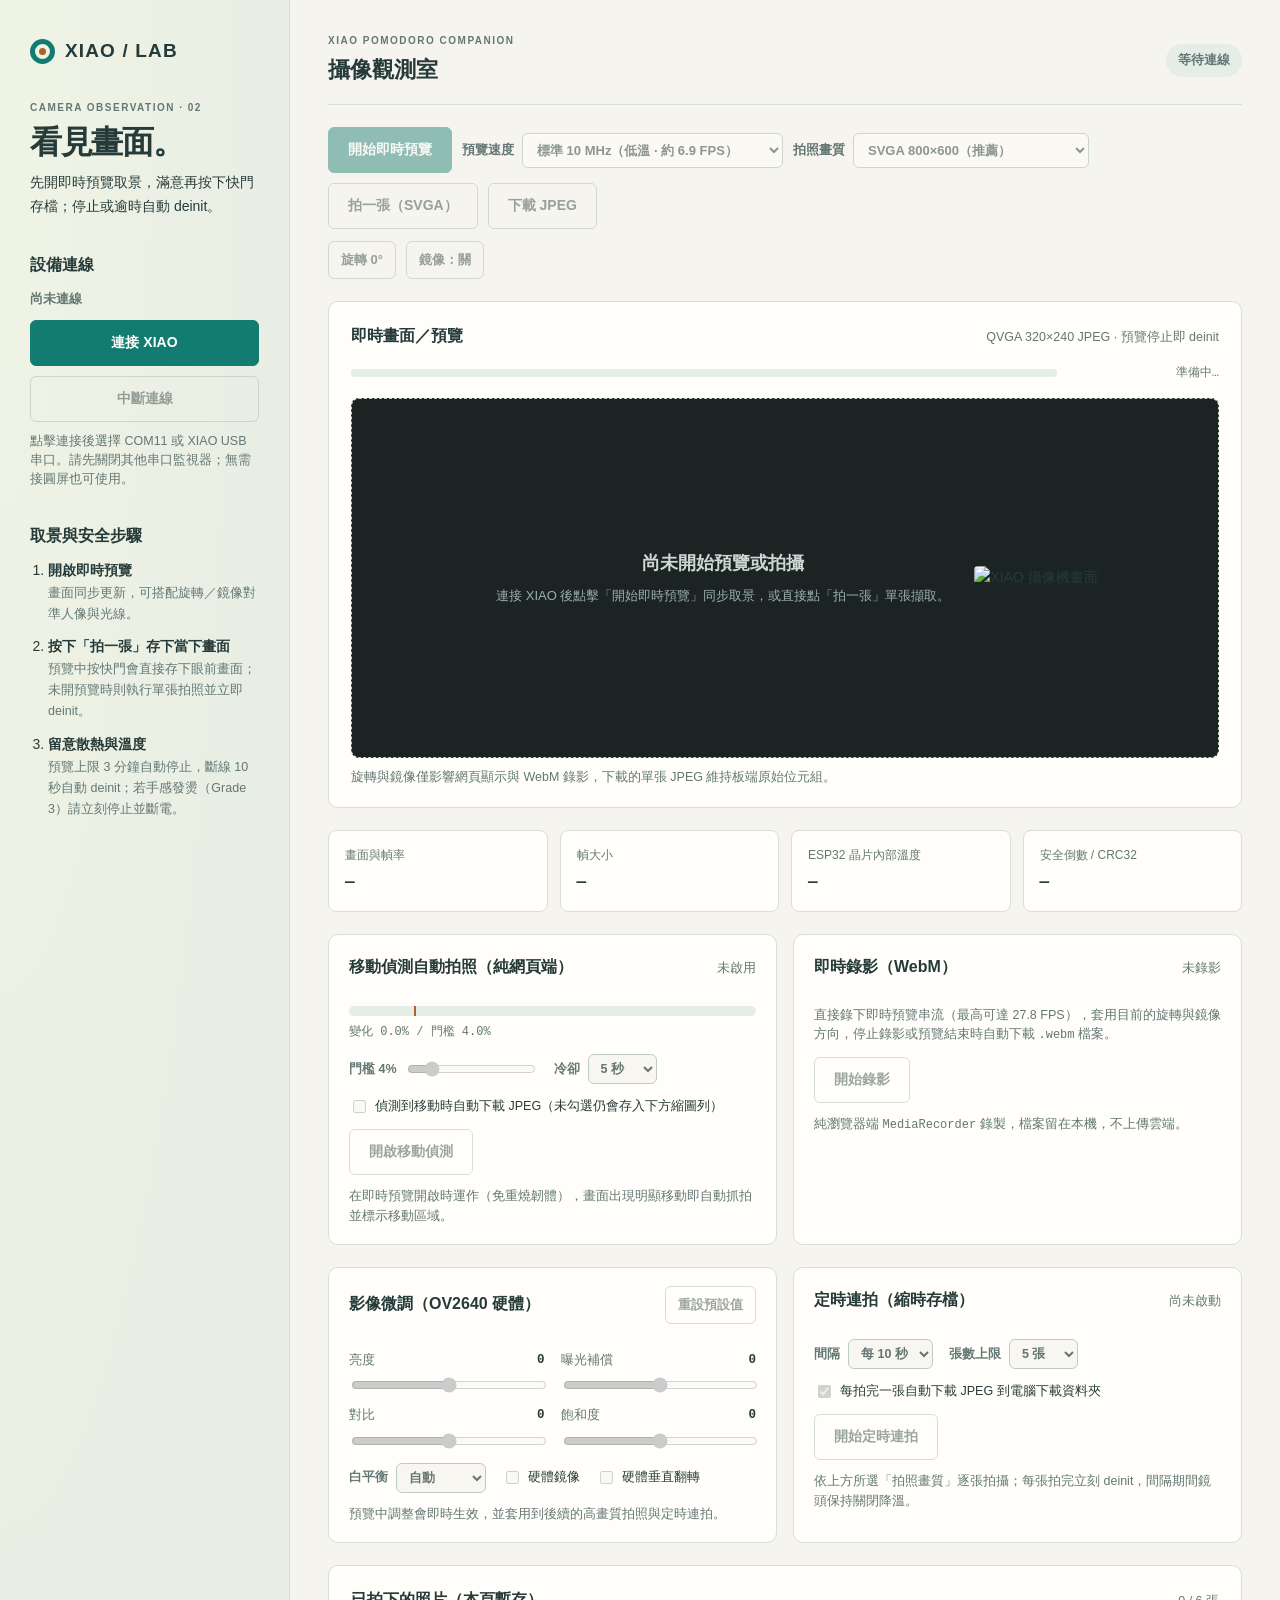
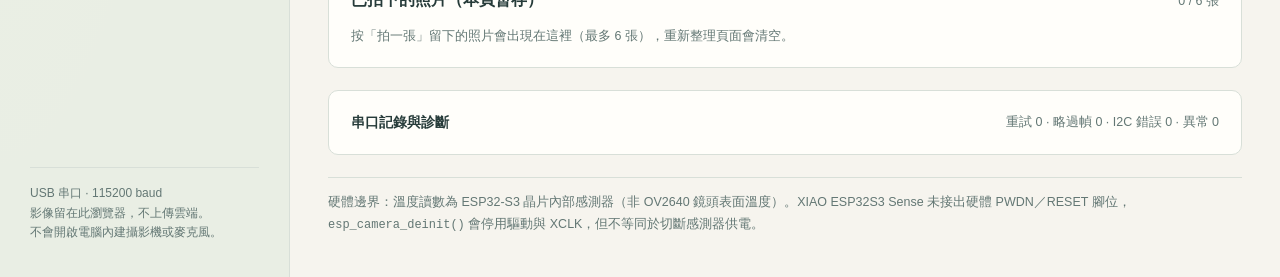
==== commit f69e8fa9: "camera-monitor: add browser-side motion detection auto-capture and WebM recording" ====
--- a/tools/camera-monitor/index.html
+++ b/tools/camera-monitor/index.html
@@ -87,10 +87,14 @@
             <p class="empty-title">尚未開始預覽或拍攝</p>
             <p class="empty-sub">連接 XIAO 後點擊「開始即時預覽」同步取景，或直接點「拍一張」單張擷取。</p>
           </div>
-          <img id="preview-image" alt="XIAO 攝像機畫面" hidden>
+          <div id="stage-frame" class="stage-frame" hidden>
+            <img id="preview-image" alt="XIAO 攝像機畫面">
+            <canvas id="motion-overlay" class="motion-overlay" width="320" height="240" hidden></canvas>
+          </div>
           <span id="live-pill" class="live-pill" hidden>LIVE</span>
-        </div>
-        <p id="transform-note" class="small">旋轉與鏡像僅影響網頁顯示，下載的 JPEG 維持板端原始位元組。</p>
+          <span id="rec-pill" class="rec-pill" hidden>REC 00:00</span>
+        </div>
+        <p id="transform-note" class="small">旋轉與鏡像僅影響網頁顯示與 WebM 錄影，下載的單張 JPEG 維持板端原始位元組。</p>
       </section>
 
       <section class="readout" aria-label="即時狀態與拍攝資訊">
@@ -98,6 +102,56 @@
         <div><span>幀大小</span><strong id="meta-bytes">—</strong></div>
         <div><span>ESP32 晶片內部溫度</span><strong id="meta-temp">—</strong></div>
         <div><span>安全倒數 / CRC32</span><strong id="meta-verify">—</strong></div>
+      </section>
+
+      <section class="tools-grid" aria-label="移動偵測與即時錄影">
+        <div class="tool-card">
+          <div class="panel-title">
+            <h2>移動偵測自動拍照（純網頁端）</h2>
+            <span id="motion-status">未啟用</span>
+          </div>
+          <div class="motion-meter">
+            <div class="motion-track">
+              <div id="motion-bar" class="motion-bar"></div>
+              <div id="motion-threshold-mark" class="motion-mark"></div>
+            </div>
+            <span id="motion-readout" class="motion-readout">變化 0.0% / 門檻 4.0%</span>
+          </div>
+          <div class="tune-row">
+            <label class="inline-field" for="motion-threshold">
+              <span>門檻 <strong id="val-motion-threshold">4%</strong></span>
+              <input id="motion-threshold" type="range" min="1" max="20" step="1" value="4" disabled>
+            </label>
+            <label class="inline-field" for="motion-cooldown">
+              <span>冷卻</span>
+              <select id="motion-cooldown" disabled>
+                <option value="3000">3 秒</option>
+                <option value="5000" selected>5 秒</option>
+                <option value="10000">10 秒</option>
+              </select>
+            </label>
+          </div>
+          <label class="check-field">
+            <input id="motion-autodownload" type="checkbox" disabled>
+            <span>偵測到移動時自動下載 JPEG（未勾選仍會存入下方縮圖列）</span>
+          </label>
+          <div class="timelapse-actions">
+            <button id="motion-toggle" class="secondary" type="button" disabled>開啟移動偵測</button>
+          </div>
+          <p class="small">在即時預覽開啟時運作（免重燒韌體），畫面出現明顯移動即自動抓拍並標示移動區域。</p>
+        </div>
+
+        <div class="tool-card">
+          <div class="panel-title">
+            <h2>即時錄影（WebM）</h2>
+            <span id="record-status">未錄影</span>
+          </div>
+          <p class="small">直接錄下即時預覽串流（最高可達 27.8 FPS），套用目前的旋轉與鏡像方向，停止錄影或預覽結束時自動下載 <code>.webm</code> 檔案。</p>
+          <div class="timelapse-actions">
+            <button id="record-toggle" class="secondary" type="button" disabled>開始錄影</button>
+          </div>
+          <p class="small">純瀏覽器端 <code>MediaRecorder</code> 錄製，檔案留在本機，不上傳雲端。</p>
+        </div>
       </section>
 
       <section class="tools-grid" aria-label="影像微調與定時連拍">
--- a/tools/camera-monitor/styles.css
+++ b/tools/camera-monitor/styles.css
@@ -327,12 +327,42 @@
   left: 12px;
   padding: 3px 10px;
   border-radius: 999px;
-  background: rgba(173, 61, 50, 0.92);
+  background: rgba(19, 124, 112, 0.92);
   color: #fff;
   font-family: var(--mono);
   font-size: 11px;
   font-weight: 700;
   letter-spacing: .08em;
+}
+
+.rec-pill {
+  position: absolute;
+  top: 12px;
+  right: 12px;
+  padding: 3px 10px;
+  border-radius: 999px;
+  background: rgba(173, 61, 50, 0.94);
+  color: #fff;
+  font-family: var(--mono);
+  font-size: 11px;
+  font-weight: 700;
+  letter-spacing: .08em;
+}
+
+.stage-frame {
+  position: relative;
+  display: inline-flex;
+  align-items: center;
+  justify-content: center;
+  transition: transform .15s ease;
+}
+
+.motion-overlay {
+  position: absolute;
+  inset: 0;
+  width: 100%;
+  height: 100%;
+  pointer-events: none;
 }
 
 .empty-state {
@@ -353,13 +383,53 @@
 }
 
 #preview-image {
+  display: block;
   max-width: 100%;
   max-height: 460px;
   width: auto;
   height: auto;
   border-radius: 4px;
   image-rendering: auto;
-  transition: transform .15s ease;
+}
+
+.motion-meter {
+  display: flex;
+  flex-direction: column;
+  gap: 6px;
+}
+
+.motion-track {
+  position: relative;
+  height: 10px;
+  background: #e6ece6;
+  border-radius: 999px;
+  overflow: hidden;
+}
+
+.motion-bar {
+  height: 100%;
+  width: 0%;
+  background: var(--teal);
+  transition: width .08s linear, background .12s;
+}
+
+.motion-bar.triggered {
+  background: var(--danger);
+}
+
+.motion-mark {
+  position: absolute;
+  top: 0;
+  bottom: 0;
+  width: 2px;
+  left: 16%;
+  background: var(--amber);
+}
+
+.motion-readout {
+  font-family: var(--mono);
+  font-size: 12px;
+  color: var(--muted);
 }
 
 .readout {
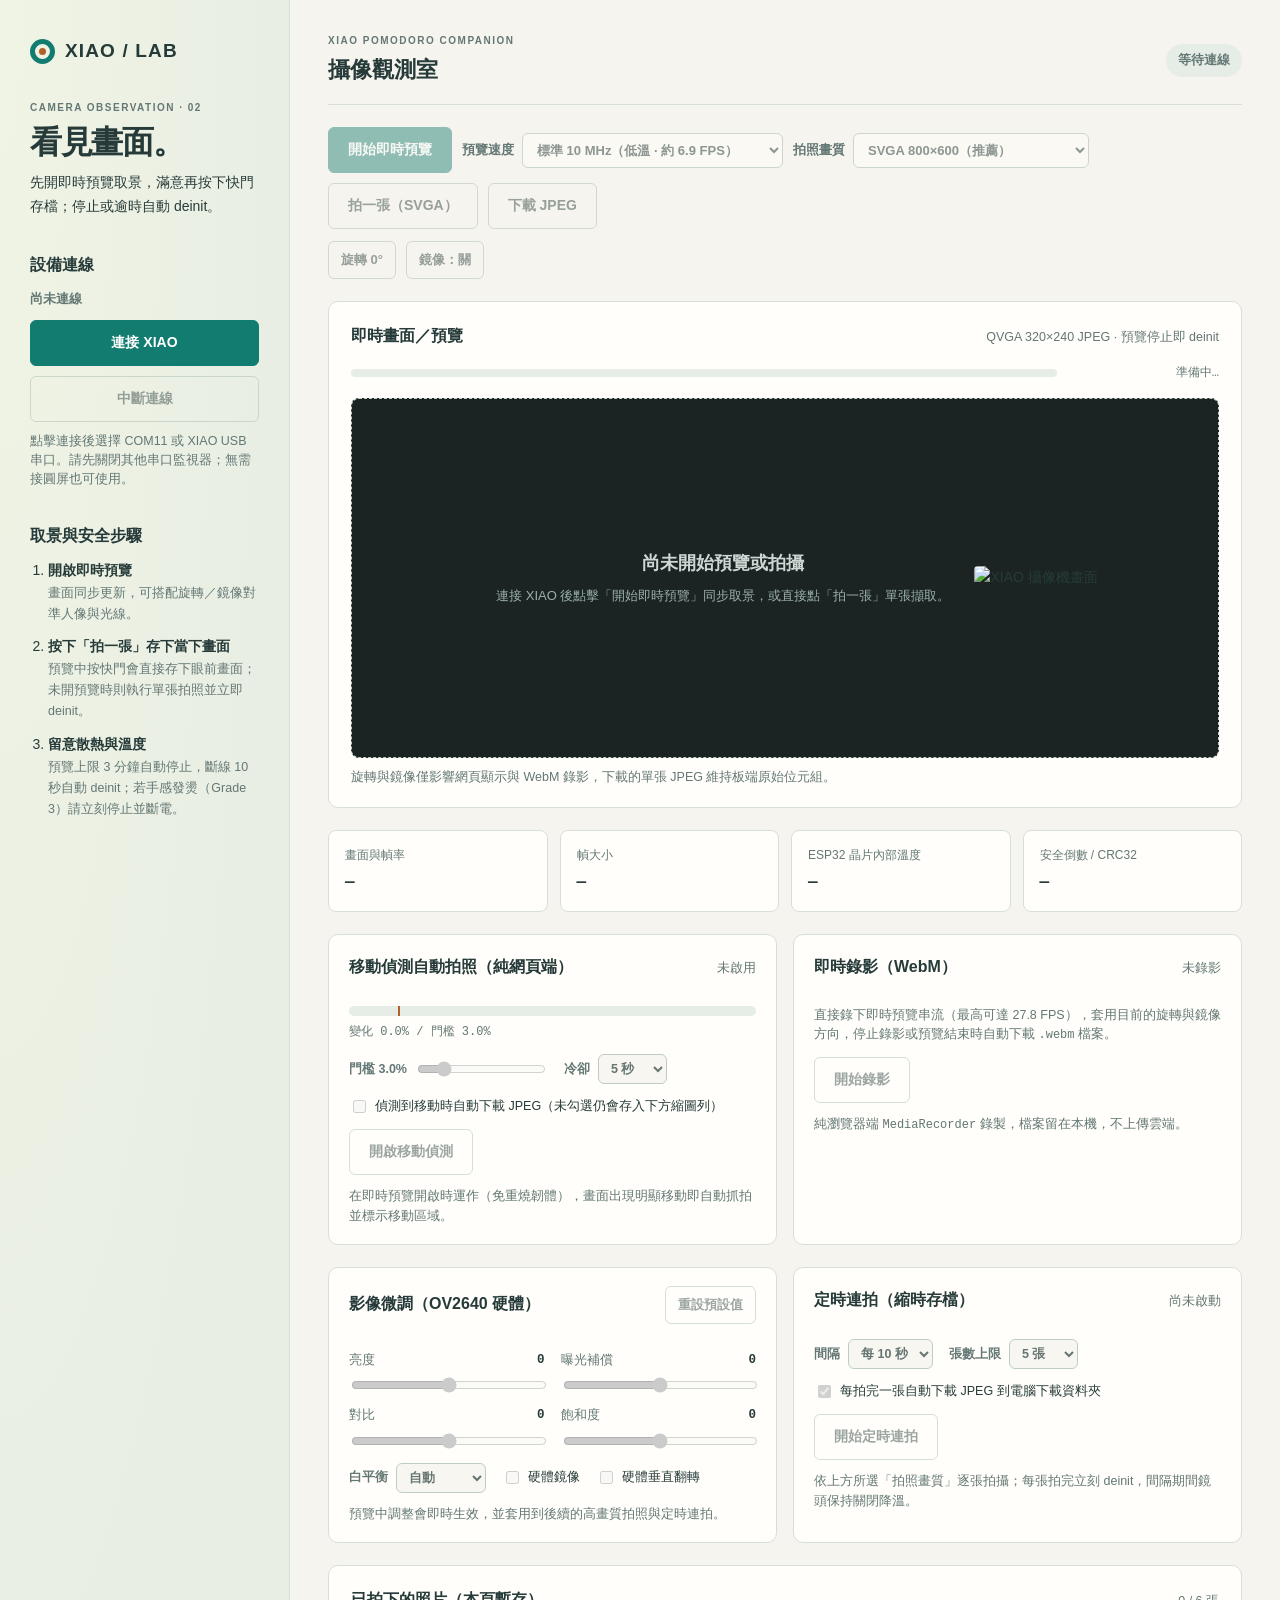
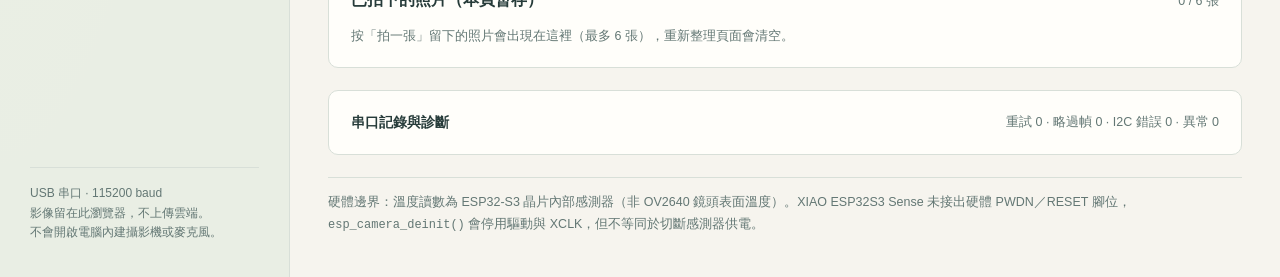
==== commit e0cacafe: "camera-monitor: use time-normalized EMA background for slow motion detection at high FPS" ====
--- a/tools/camera-monitor/index.html
+++ b/tools/camera-monitor/index.html
@@ -115,12 +115,12 @@
               <div id="motion-bar" class="motion-bar"></div>
               <div id="motion-threshold-mark" class="motion-mark"></div>
             </div>
-            <span id="motion-readout" class="motion-readout">變化 0.0% / 門檻 4.0%</span>
+            <span id="motion-readout" class="motion-readout">變化 0.0% / 門檻 3.0%</span>
           </div>
           <div class="tune-row">
             <label class="inline-field" for="motion-threshold">
-              <span>門檻 <strong id="val-motion-threshold">4%</strong></span>
-              <input id="motion-threshold" type="range" min="1" max="20" step="1" value="4" disabled>
+              <span>門檻 <strong id="val-motion-threshold">3.0%</strong></span>
+              <input id="motion-threshold" type="range" min="0.5" max="15" step="0.5" value="3" disabled>
             </label>
             <label class="inline-field" for="motion-cooldown">
               <span>冷卻</span>
